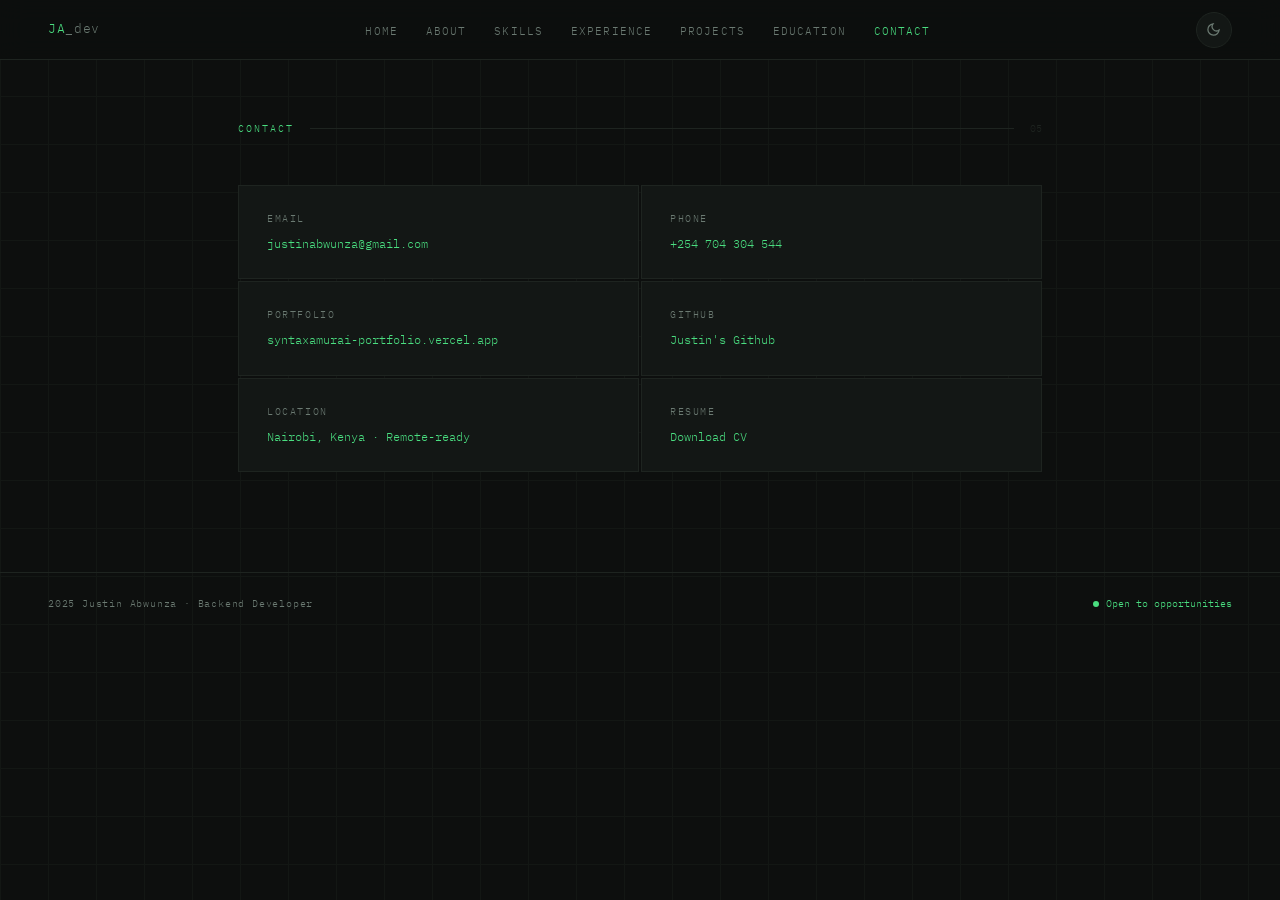
==== contact.html @ bc961a8c "Initial commit for my backend portfolio" ====
<!DOCTYPE html>
<html lang="en" data-theme="dark">
<head>
  <meta charset="UTF-8"/>
  <meta name="viewport" content="width=device-width,initial-scale=1.0"/>
  <meta name="description" content="Contact Justin Abwunza — justinabwunza@gmail.com · +254704304544 · Nairobi, Kenya."/>
  <title>Contact — Justin Abwunza</title>
  <link rel="preconnect" href="https://fonts.googleapis.com">
  <link href="https://fonts.googleapis.com/css2?family=IBM+Plex+Mono:wght@300;400;500;600&family=DM+Sans:wght@300;400;500&display=swap" rel="stylesheet">
  <link rel="stylesheet" href="css/styles.css">
</head>
<body>

<nav>
  <a href="index.html" class="nav-logo">JA<span>_dev</span></a>
  <ul class="nav-links">
    <li><a href="index.html">Home</a></li>
    <li><a href="about.html">About</a></li>
    <li><a href="skills.html">Skills</a></li>
    <li><a href="experience.html">Experience</a></li>
    <li><a href="projects.html">Projects</a></li>
    <li><a href="education.html">Education</a></li>
    <li><a href="contact.html">Contact</a></li>
  </ul>
  <div class="nav-right">
    <button class="theme-toggle" id="themeBtn" aria-label="Toggle theme">
      <svg class="i-moon" viewBox="0 0 24 24" fill="none" stroke="currentColor" stroke-width="2"><path d="M21 12.79A9 9 0 1111.21 3 7 7 0 0021 12.79z"/></svg>
      <svg class="i-sun"  viewBox="0 0 24 24" fill="none" stroke="currentColor" stroke-width="2"><circle cx="12" cy="12" r="5"/><line x1="12" y1="1" x2="12" y2="3"/><line x1="12" y1="21" x2="12" y2="23"/><line x1="4.22" y1="4.22" x2="5.64" y2="5.64"/><line x1="18.36" y1="18.36" x2="19.78" y2="19.78"/><line x1="1" y1="12" x2="3" y2="12"/><line x1="21" y1="12" x2="23" y2="12"/><line x1="4.22" y1="19.78" x2="5.64" y2="18.36"/><line x1="18.36" y1="5.64" x2="19.78" y2="4.22"/></svg>
    </button>
    <button class="burger" id="burgerBtn"><span></span><span></span><span></span></button>
  </div>
</nav>

<div class="mob-menu" id="mobMenu">
  <a href="index.html">Home</a>
  <a href="about.html">About</a>
  <a href="skills.html">Skills</a>
  <a href="experience.html">Experience</a>
  <a href="projects.html">Projects</a>
  <a href="education.html">Education</a>
  <a href="contact.html">Contact</a>
  <a href="https://github.com/syntaxamurai" target="_blank" rel="noopener">GitHub</a>
  <a href="Justin_Abwunza_Software_Developer_CV.pdf" download>Download CV</a>
</div>

<main class="page">
  <div class="sec-head">
    <span class="sec-tag">Contact</span>
    <div class="sec-line"></div>
    <span class="sec-num">05</span>
  </div>

  <div class="contact-grid">

    <div class="contact-card">
      <div class="contact-lbl">Email</div>
      <a href="mailto:justinabwunza@gmail.com" class="contact-val">justinabwunza@gmail.com</a>
    </div>

    <div class="contact-card">
      <div class="contact-lbl">Phone</div>
      <a href="tel:+254704304544" class="contact-val">+254 704 304 544</a>
    </div>

    <div class="contact-card">
      <div class="contact-lbl">Portfolio</div>
      <a href="https://syntaxamurai-portfolio.vercel.app" target="_blank" rel="noopener" class="contact-val">syntaxamurai-portfolio.vercel.app</a>
    </div>

    <div class="contact-card">
      <div class="contact-lbl">GitHub</div>
      <a href="https://github.com/syntaxamurai" target="_blank" rel="noopener" class="contact-val">Justin's Github</a>
    </div>

    <div class="contact-card">
      <div class="contact-lbl">Location</div>
      <span class="contact-val">Nairobi, Kenya · Remote-ready</span>
    </div>

    <div class="contact-card">
      <div class="contact-lbl">Resume</div>
      <a href="Justin_Abwunza_Software_Developer_CV.pdf" download class="contact-val">Download CV</a>
    </div>

  </div>
</main>

<footer>
  <span class="foot-txt">2025 Justin Abwunza · Backend Developer</span>
  <span class="foot-status"><span class="sdot"></span>Open to opportunities</span>
</footer>

<script src="js/main.js"></script>
</body>
</html>
---- css/styles.css ----
/* ── RESET ─────────────────────────────────────────────────── */
*, *::before, *::after { box-sizing: border-box; margin: 0; padding: 0; }

/* ── THEMES ─────────────────────────────────────────────────── */
[data-theme="dark"] {
  --bg:         #0d0f0e;
  --surface:    #131715;
  --border:     #1e2420;
  --green:      #4ade80;
  --green-dim:  #22c55e44;
  --green-faint:#4ade8011;
  --text:       #e2e8e4;
  --muted:      #6b7a72;
  --accent:     #a3e6b4;
  --nav-bg:     rgba(13,15,14,0.92);
  --grid:       #1e2420;
}
[data-theme="light"] {
  --bg:         #f8f9f7;
  --surface:    #ffffff;
  --border:     #dde0db;
  --green:      #16a34a;
  --green-dim:  #16a34a33;
  --green-faint:#16a34a0d;
  --text:       #111310;
  --muted:      #5a6558;
  --accent:     #166534;
  --nav-bg:     rgba(248,249,247,0.95);
  --grid:       #e5e7e4;
}

/* ── BASE ───────────────────────────────────────────────────── */
html { scroll-behavior: smooth; }
body {
  background: var(--bg);
  color: var(--text);
  font-family: 'DM Sans', sans-serif;
  font-weight: 300;
  line-height: 1.7;
  overflow-x: hidden;
  transition: background .25s, color .25s;
}
body::before {
  content: '';
  position: fixed;
  inset: 0;
  background-image:
    linear-gradient(var(--grid) 1px, transparent 1px),
    linear-gradient(90deg, var(--grid) 1px, transparent 1px);
  background-size: 48px 48px;
  opacity: .4;
  pointer-events: none;
  z-index: 0;
}

/* ── NAV ────────────────────────────────────────────────────── */
nav {
  position: fixed;
  top: 0; left: 0; right: 0;
  z-index: 100;
  padding: 0 48px;
  height: 60px;
  display: flex;
  align-items: center;
  justify-content: space-between;
  border-bottom: 1px solid var(--border);
  background: var(--nav-bg);
  backdrop-filter: blur(12px);
}
.nav-logo {
  font-family: 'IBM Plex Mono', monospace;
  font-size: 13px;
  color: var(--green);
  letter-spacing: .05em;
  text-decoration: none;
}
.nav-logo span { color: var(--muted); }
.nav-links { display: flex; gap: 28px; list-style: none; }
.nav-links a {
  font-family: 'IBM Plex Mono', monospace;
  font-size: 11px;
  color: var(--muted);
  text-decoration: none;
  letter-spacing: .1em;
  text-transform: uppercase;
  transition: color .2s;
}
.nav-links a:hover,
.nav-links a.active { color: var(--green); }
.nav-right { display: flex; align-items: center; gap: 10px; }

.theme-toggle {
  width: 36px; height: 36px;
  border-radius: 50%;
  border: 1px solid var(--border);
  background: var(--surface);
  color: var(--muted);
  cursor: pointer;
  display: flex; align-items: center; justify-content: center;
  transition: all .2s;
}
.theme-toggle:hover { border-color: var(--green); color: var(--green); }
.theme-toggle svg { width: 15px; height: 15px; }
.i-moon { display: block; }
.i-sun  { display: none;  }
[data-theme="light"] .i-moon { display: none;  }
[data-theme="light"] .i-sun  { display: block; }

.burger {
  display: none;
  background: none;
  border: 1px solid var(--border);
  padding: 7px 10px;
  cursor: pointer;
  flex-direction: column;
  gap: 4px;
}
.burger span { display: block; width: 16px; height: 1px; background: var(--muted); }

.mob-menu {
  display: none;
  flex-direction: column;
  background: var(--nav-bg);
  backdrop-filter: blur(12px);
  border-bottom: 1px solid var(--border);
  padding: 8px 24px 16px;
  position: fixed;
  top: 60px; left: 0; right: 0;
  z-index: 99;
}
.mob-menu.open { display: flex; }
.mob-menu a {
  font-family: 'IBM Plex Mono', monospace;
  font-size: 12px;
  color: var(--muted);
  text-decoration: none;
  padding: 10px 0;
  border-bottom: 1px solid var(--border);
  letter-spacing: .08em;
  text-transform: uppercase;
  transition: color .2s;
}
.mob-menu a:hover { color: var(--green); }

/* ── BUTTONS ────────────────────────────────────────────────── */
.btn {
  font-family: 'IBM Plex Mono', monospace;
  font-size: 12px;
  letter-spacing: .08em;
  text-transform: uppercase;
  padding: 11px 24px;
  border-radius: 2px;
  text-decoration: none;
  transition: all .2s;
  cursor: pointer;
  border: 1px solid transparent;
  display: inline-flex;
  align-items: center;
  gap: 7px;
}
.btn-primary { background: var(--green); color: #0d0f0e; font-weight: 600; border-color: var(--green); }
.btn-primary:hover { opacity: .85; }
.btn-outline { background: transparent; color: var(--green); border-color: var(--green); }
.btn-outline:hover { background: var(--green-faint); }
.btn-ghost { background: transparent; color: var(--muted); border-color: var(--border); }
.btn-ghost:hover { color: var(--text); border-color: var(--muted); }

/* ── SECTION LAYOUT (inner pages) ──────────────────────────── */
.page {
  position: relative;
  z-index: 1;
  max-width: 900px;
  margin: 0 auto;
  padding: 120px 48px 100px;
}
.sec-head {
  display: flex;
  align-items: center;
  gap: 16px;
  margin-bottom: 48px;
}
.sec-tag {
  font-family: 'IBM Plex Mono', monospace;
  font-size: 10px;
  text-transform: uppercase;
  letter-spacing: .2em;
  color: var(--green);
  white-space: nowrap;
}
.sec-line { flex: 1; height: 1px; background: var(--border); }
.sec-num  { font-family: 'IBM Plex Mono', monospace; font-size: 10px; color: var(--border); }

/* ── ABOUT ──────────────────────────────────────────────────── */
.about-grid { display: grid; grid-template-columns: 1fr 240px; gap: 40px; align-items: start; }
.about-hl {
  font-family: 'IBM Plex Mono', monospace;
  font-size: clamp(16px, 2vw, 21px);
  font-weight: 600; color: var(--text);
  line-height: 1.3; letter-spacing: -.02em;
  margin-bottom: 16px;
}
.about-hl em { color: var(--green); font-style: normal; }
.about-p { font-size: 14px; color: var(--muted); line-height: 1.85; margin-bottom: 14px; }
.about-p strong { color: var(--text); font-weight: 500; }

.proof-grid { display: grid; grid-template-columns: 1fr 1fr; gap: 2px; margin-top: 20px; }
.proof-card { background: var(--surface); border: 1px solid var(--border); padding: 14px 16px; }
.proof-n { font-family: 'IBM Plex Mono', monospace; font-size: 20px; font-weight: 600; color: var(--green); display: block; line-height: 1; }
.proof-l { font-family: 'IBM Plex Mono', monospace; font-size: 9px; text-transform: uppercase; letter-spacing: .12em; color: var(--muted); margin-top: 4px; }

.meta-box { background: var(--surface); border: 1px solid var(--border); }
.meta-row { display: flex; border-bottom: 1px solid var(--border); }
.meta-row:last-child { border-bottom: none; }
.meta-k { font-family: 'IBM Plex Mono', monospace; font-size: 10px; text-transform: uppercase; color: var(--muted); padding: 9px 11px; min-width: 72px; border-right: 1px solid var(--border); }
.meta-v { font-family: 'IBM Plex Mono', monospace; font-size: 11px; color: var(--text); padding: 9px 11px; line-height: 1.4; }
.meta-v a { color: var(--green); text-decoration: none; }
.meta-v a:hover { text-decoration: underline; }
.meta-v.g { color: var(--green); }
.cv-btn { margin-top: 10px; }
.cv-btn .btn { width: 100%; justify-content: center; font-size: 11px; padding: 10px; }

/* ── SKILLS ─────────────────────────────────────────────────── */
.skills-grid { display: grid; grid-template-columns: 1fr 1fr; gap: 2px; }
.skill-box { background: var(--surface); border: 1px solid var(--border); padding: 26px 28px; transition: border-color .2s; }
.skill-box:hover { border-color: var(--green-dim); }
.skill-title { font-family: 'IBM Plex Mono', monospace; font-size: 10px; text-transform: uppercase; letter-spacing: .16em; color: var(--green); margin-bottom: 14px; }
.tags { display: flex; flex-wrap: wrap; gap: 7px; }
.tag { font-family: 'IBM Plex Mono', monospace; font-size: 11px; color: var(--muted); background: var(--bg); border: 1px solid var(--border); padding: 3px 9px; border-radius: 2px; }
.tag.hi { color: var(--accent); border-color: #4ade8033; }
[data-theme="light"] .tag.hi { color: var(--green); border-color: var(--green-dim); }

/* ── EXPERIENCE ─────────────────────────────────────────────── */
.exp-list { display: flex; flex-direction: column; gap: 2px; }
.exp-card { background: var(--surface); border: 1px solid var(--border); padding: 28px 32px; transition: border-color .2s; }
.exp-card:hover { border-color: var(--green-dim); }
.exp-head { display: flex; justify-content: space-between; align-items: flex-start; margin-bottom: 4px; gap: 16px; flex-wrap: wrap; }
.exp-role { font-size: 14px; font-weight: 500; color: var(--text); }
.exp-date { font-family: 'IBM Plex Mono', monospace; font-size: 10px; color: var(--green); letter-spacing: .08em; text-transform: uppercase; white-space: nowrap; }
.exp-org  { font-family: 'IBM Plex Mono', monospace; font-size: 11px; color: var(--muted); margin-bottom: 16px; }
.exp-ul   { list-style: none; display: flex; flex-direction: column; gap: 7px; }
.exp-ul li { font-size: 13px; color: var(--muted); padding-left: 18px; position: relative; line-height: 1.6; }
.exp-ul li::before { content: '▸'; position: absolute; left: 0; color: var(--green); font-size: 10px; top: 3px; }

/* ── PROJECTS ───────────────────────────────────────────────── */
.proj-grid { display: grid; grid-template-columns: 1fr 1fr; gap: 2px; }
.proj-card {
  background: var(--surface); border: 1px solid var(--border);
  padding: 28px; position: relative; overflow: hidden;
  display: flex; flex-direction: column;
  transition: border-color .2s;
}
.proj-card::before {
  content: ''; position: absolute;
  top: 0; left: 0; right: 0; height: 2px;
  background: linear-gradient(90deg, var(--green), transparent);
  transform: scaleX(0); transform-origin: left; transition: transform .3s;
}
.proj-card:hover { border-color: var(--green-dim); }
.proj-card:hover::before { transform: scaleX(1); }
.proj-top  { display: flex; justify-content: space-between; align-items: flex-start; margin-bottom: 12px; }
.proj-num  { font-family: 'IBM Plex Mono', monospace; font-size: 10px; color: var(--border); }
.proj-links { display: flex; gap: 6px; }
.proj-link {
  font-family: 'IBM Plex Mono', monospace; font-size: 10px; color: var(--muted);
  text-decoration: none; text-transform: uppercase;
  border: 1px solid var(--border); padding: 3px 8px; transition: all .15s;
}
.proj-link:hover { color: var(--green); border-color: var(--green-dim); }
.proj-title { font-size: 14px; font-weight: 500; color: var(--text); margin-bottom: 8px; }
.proj-desc  { font-size: 13px; color: var(--muted); line-height: 1.65; margin-bottom: 16px; flex: 1; }
.proj-stack { display: flex; flex-wrap: wrap; gap: 5px; }
.stag {
  font-family: 'IBM Plex Mono', monospace; font-size: 10px;
  color: var(--green); background: var(--green-faint);
  border: 1px solid var(--green-dim); padding: 2px 7px; border-radius: 2px;
}

/* ── EDUCATION ──────────────────────────────────────────────── */
.edu-list { display: flex; flex-direction: column; gap: 2px; }
.edu-card {
  background: var(--surface); border: 1px solid var(--border);
  padding: 20px 28px; display: flex;
  justify-content: space-between; align-items: center;
  gap: 20px; flex-wrap: wrap; transition: border-color .2s;
}
.edu-card:hover { border-color: var(--green-dim); }
.edu-title { font-size: 14px; font-weight: 500; color: var(--text); }
.edu-sub   { font-family: 'IBM Plex Mono', monospace; font-size: 11px; color: var(--muted); margin-top: 3px; }
.edu-badge {
  font-family: 'IBM Plex Mono', monospace; font-size: 10px; color: var(--green);
  border: 1px solid var(--green-dim); padding: 5px 12px; border-radius: 2px;
  text-transform: uppercase; letter-spacing: .1em; white-space: nowrap;
}

/* ── CONTACT ────────────────────────────────────────────────── */
.contact-grid { display: grid; grid-template-columns: 1fr 1fr; gap: 2px; }
.contact-card { background: var(--surface); border: 1px solid var(--border); padding: 24px 28px; transition: border-color .2s; }
.contact-card:hover { border-color: var(--green-dim); }
.contact-lbl { font-family: 'IBM Plex Mono', monospace; font-size: 10px; text-transform: uppercase; letter-spacing: .16em; color: var(--muted); margin-bottom: 7px; }
.contact-val { font-family: 'IBM Plex Mono', monospace; font-size: 12px; color: var(--green); text-decoration: none; word-break: break-all; display: block; }
.contact-val:hover { text-decoration: underline; }

/* ── HERO (index.html only) ─────────────────────────────────── */
#hero { position: relative; z-index: 1; min-height: 100vh; display: flex; align-items: center; padding-top: 60px; }
.hero-inner { max-width: 900px; margin: 0 auto; padding: 80px 48px; display: grid; grid-template-columns: 1fr auto; gap: 60px; align-items: center; width: 100%; }
.hero-tag { font-family: 'IBM Plex Mono', monospace; font-size: 11px; color: var(--green); letter-spacing: .2em; text-transform: uppercase; margin-bottom: 20px; display: block; }
.hero-name { font-family: 'IBM Plex Mono', monospace; font-size: clamp(32px, 5vw, 64px); font-weight: 600; line-height: 1.05; letter-spacing: -.02em; color: var(--text); margin-bottom: 28px; }
.hero-name em { font-style: normal; color: var(--green); }
.stack-label { font-family: 'IBM Plex Mono', monospace; font-size: 9px; letter-spacing: .22em; text-transform: uppercase; color: var(--muted); margin-bottom: 10px; }
.stack-chips { display: flex; flex-wrap: wrap; gap: 6px; margin-bottom: 36px; }
.chip { font-family: 'IBM Plex Mono', monospace; font-size: 11px; padding: 4px 10px; border: 1px solid var(--border); color: var(--muted); background: var(--surface); border-radius: 2px; }
.chip.core { color: var(--accent); border-color: #4ade8033; }
[data-theme="light"] .chip.core { color: var(--green); border-color: var(--green-dim); }
.hero-cta { display: flex; gap: 12px; flex-wrap: wrap; margin-bottom: 48px; }
.hero-stats { display: flex; gap: 40px; padding-top: 36px; border-top: 1px solid var(--border); flex-wrap: wrap; }
.stat-num { font-family: 'IBM Plex Mono', monospace; font-size: 26px; font-weight: 600; color: var(--green); display: block; }
.stat-label { font-family: 'IBM Plex Mono', monospace; font-size: 10px; text-transform: uppercase; letter-spacing: .12em; color: var(--muted); }
.hero-photo { width: 200px; flex-shrink: 0; }
.hero-photo-frame { width: 200px; height: 200px; border: 2px solid var(--border); overflow: hidden; position: relative; background: var(--surface); }
.hero-photo-frame::after { content: ''; position: absolute; inset: 0; border: 2px solid var(--green); transform: translate(8px, 8px); pointer-events: none; transition: transform .2s; }
.hero-photo-frame:hover::after { transform: translate(4px, 4px); }
.hero-photo-caption { font-family: 'IBM Plex Mono', monospace; font-size: 10px; color: var(--muted); letter-spacing: .06em; margin-top: 10px; display: flex; align-items: center; gap: 6px; }
.avail-dot { width: 6px; height: 6px; border-radius: 50%; background: var(--green); animation: pulse 2s infinite; flex-shrink: 0; }

/* ── FOOTER ─────────────────────────────────────────────────── */
footer { position: relative; z-index: 1; border-top: 1px solid var(--border); padding: 22px 48px; display: flex; justify-content: space-between; align-items: center; flex-wrap: wrap; gap: 12px; }
.foot-txt { font-family: 'IBM Plex Mono', monospace; font-size: 10px; color: var(--muted); letter-spacing: .08em; }
.foot-status { display: flex; align-items: center; gap: 7px; font-family: 'IBM Plex Mono', monospace; font-size: 10px; color: var(--green); }
.sdot { width: 6px; height: 6px; border-radius: 50%; background: var(--green); animation: pulse 2s infinite; }

/* ── ANIMATIONS ─────────────────────────────────────────────── */
@keyframes pulse { 0%,100%{opacity:1} 50%{opacity:.25} }

/* ── RESPONSIVE ─────────────────────────────────────────────── */
@media (max-width: 820px) {
  nav { padding: 0 24px; }
  .nav-links { display: none; }
  .burger { display: flex; }
  .hero-inner { grid-template-columns: 1fr; padding: 60px 24px; }
  .hero-photo { display: none; }
  .page { padding: 100px 24px 80px; }
  .about-grid { grid-template-columns: 1fr; }
  .skills-grid, .proj-grid, .contact-grid { grid-template-columns: 1fr; }
  footer { padding: 20px 24px; }
}
@media (max-width: 480px) {
  .hero-stats { gap: 24px; }
  .proof-grid { grid-template-columns: 1fr 1fr; }
}

/* Certificates badge link */
a.edu-badge {
  cursor: pointer;
  text-decoration: none;
}
a.edu-badge:hover {
  background: var(--green-faint);
  border-color: var(--green);
}

/* ── PROJECT CARD IMAGE ─────────────────────────────────────── */
.proj-img {
  width: 100%;
  height: 160px;
  object-fit: cover;
  object-position: top;
  display: block;
  border-bottom: 1px solid var(--border);
  margin-bottom: 16px;
  filter: grayscale(20%);
  transition: filter 0.3s;
}
.proj-card:hover .proj-img { filter: grayscale(0%); }

/* ── PROJECT TITLE LINK ─────────────────────────────────────── */
a.proj-title {
  text-decoration: none;
  color: var(--text);
  font-size: 14px;
  font-weight: 500;
  display: block;
  margin-bottom: 8px;
  transition: color 0.2s;
}
a.proj-title:hover { color: var(--green); }

/* ── HERO BIO ───────────────────────────────────────────────── */
.hero-bio {
  font-size: 15px;
  color: var(--muted);
  line-height: 1.85;
  max-width: 520px;
  margin-bottom: 36px;
}
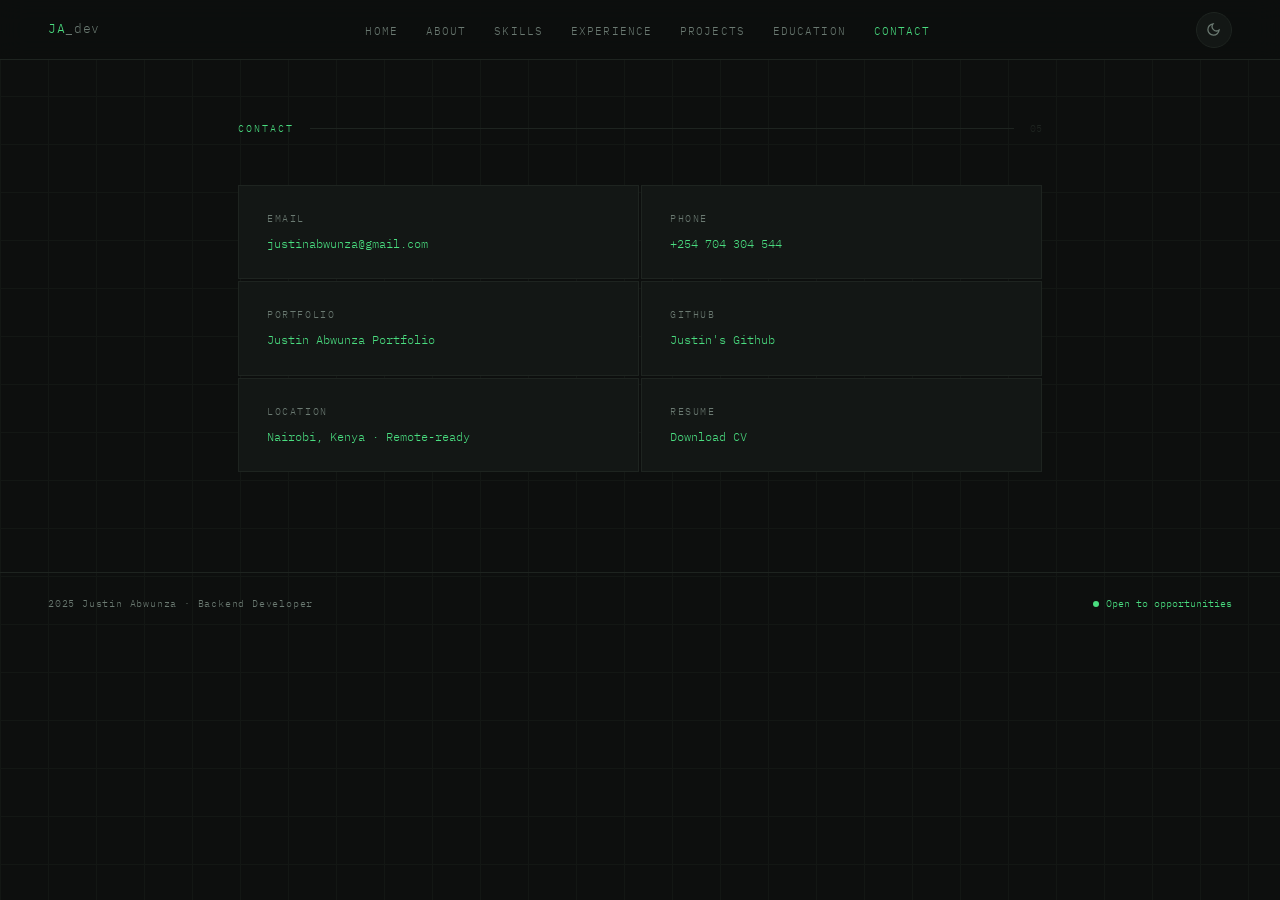
==== commit 964335d0: "Updated potfolio link" ====
--- a/contact.html
+++ b/contact.html
@@ -64,7 +64,7 @@
 
     <div class="contact-card">
       <div class="contact-lbl">Portfolio</div>
-      <a href="https://syntaxamurai-portfolio.vercel.app" target="_blank" rel="noopener" class="contact-val">syntaxamurai-portfolio.vercel.app</a>
+      <a href="https://syntaxamurai.github.io/backend_portfolio/" target="_blank" rel="noopener" class="contact-val">Justin Abwunza Portfolio</a>
     </div>
 
     <div class="contact-card">
